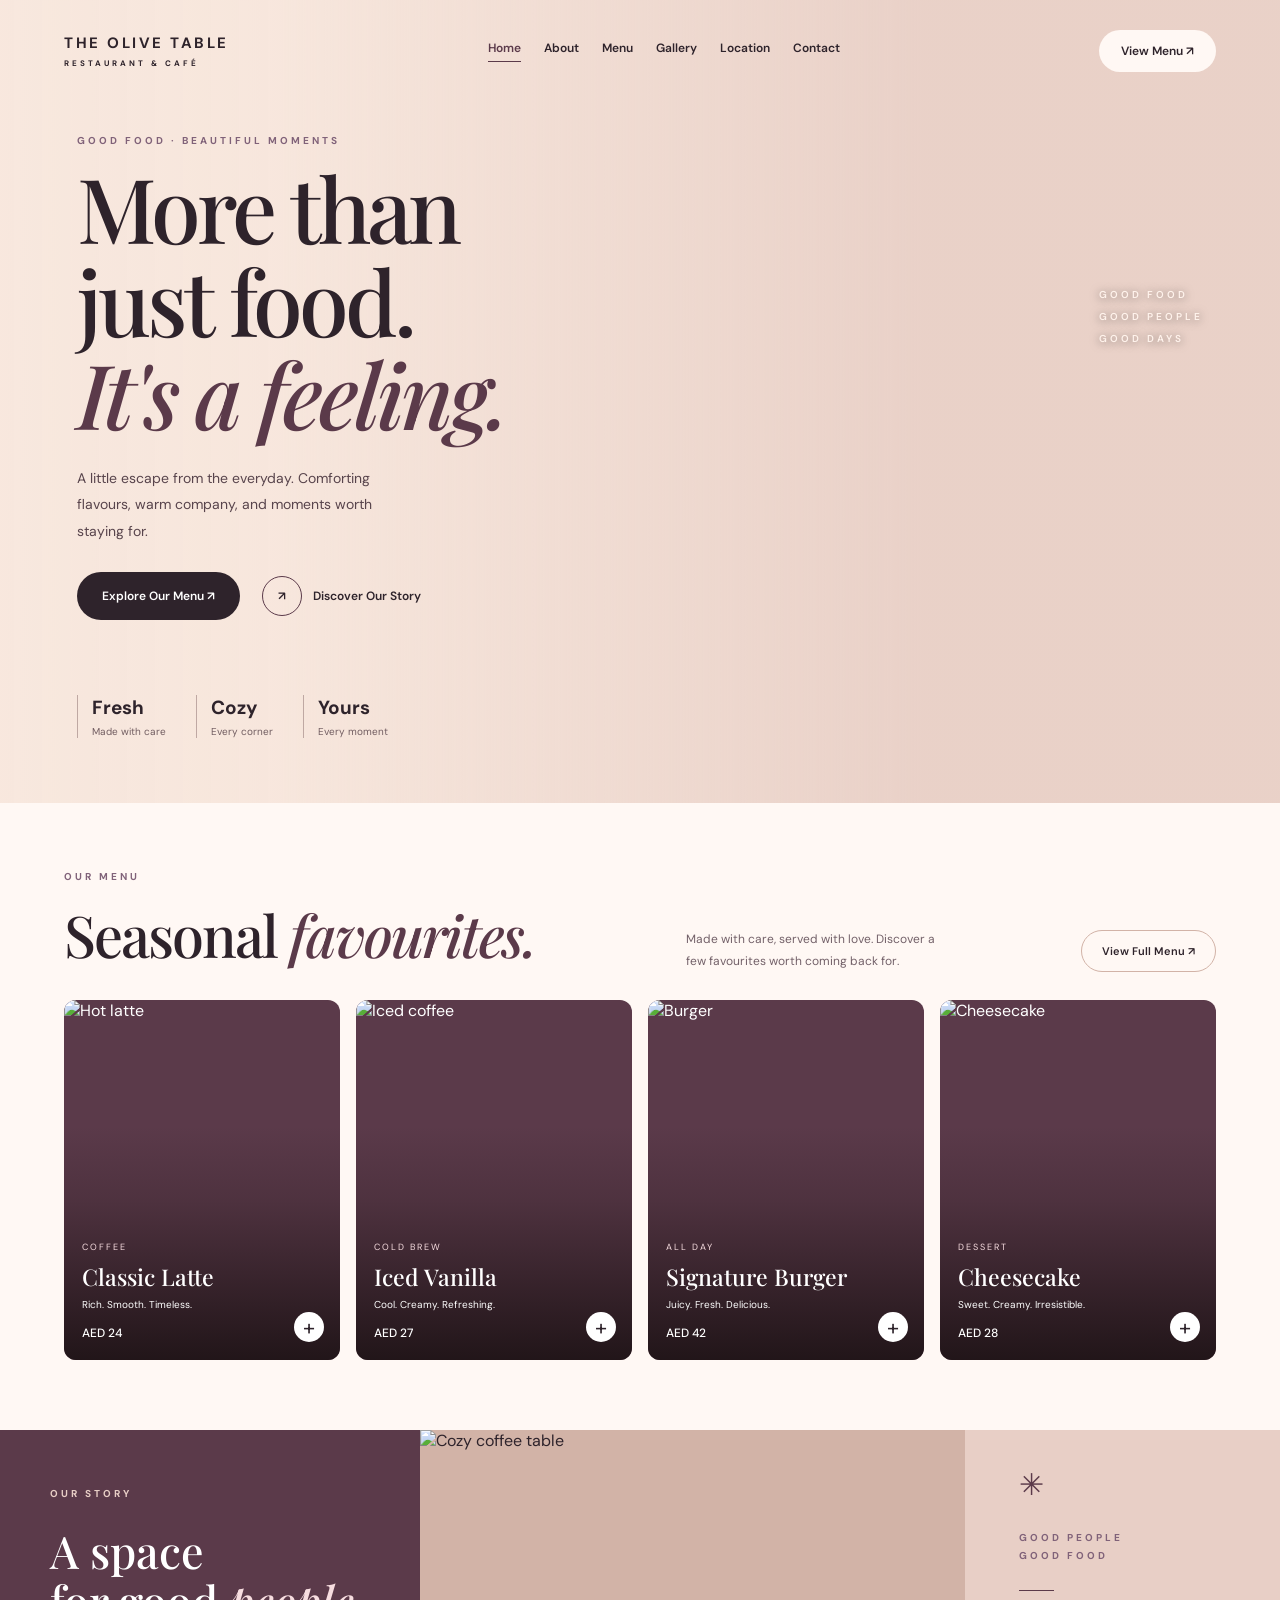
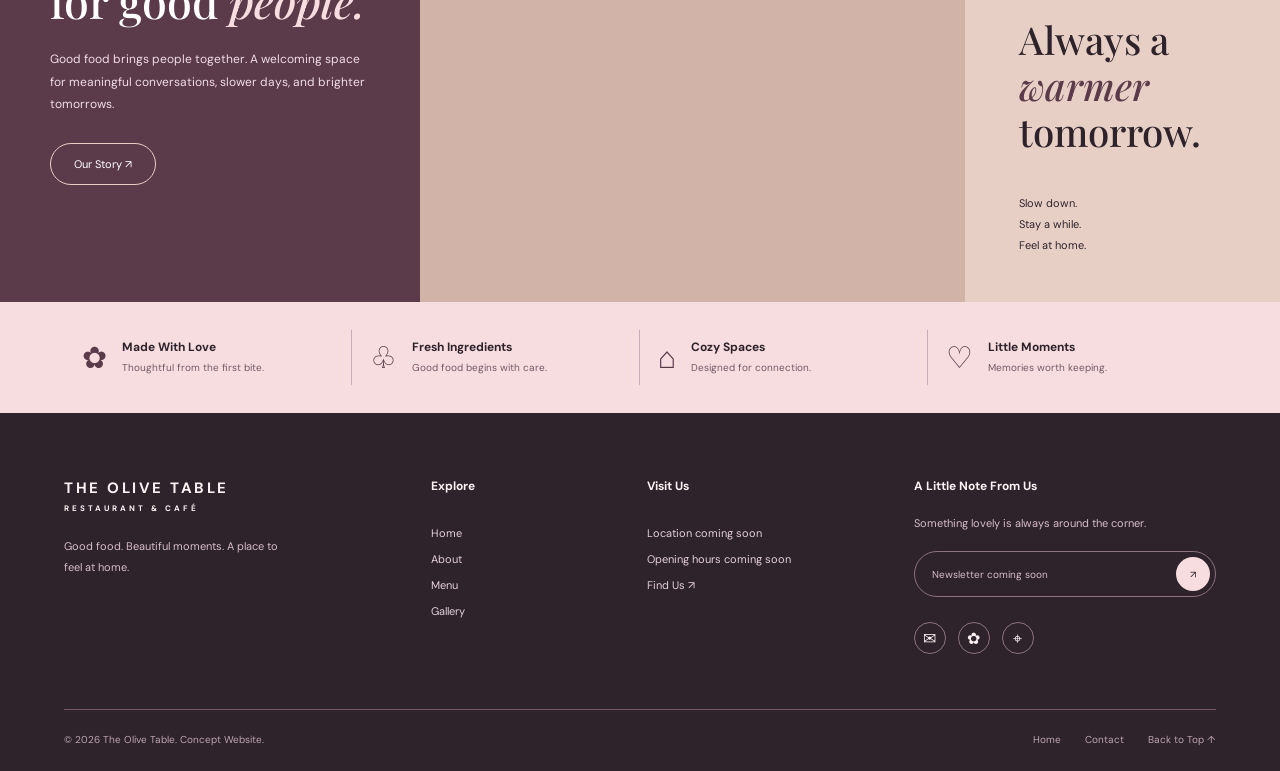
==== index.html @ 0b2a25ac "Menu" ====
<!DOCTYPE html>
<html lang="en">
    <head>
        <meta charset="UTF-8" />
        <meta name="viewport" content="width=device-width, initial-scale=1.0" />
        <title>The Olive Table | Home</title>

        <link
            href="https://fonts.googleapis.com/css2?family=DM+Sans:wght@400;500;600;700&family=Playfair+Display:ital,wght@0,400;0,500;0,600;0,700;1,400&display=swap"
            rel="stylesheet"
        />
        <link rel="stylesheet" href="style.css" />
    </head>

    <body>
        <!-- HERO WRAPPER -->
        <div class="hero-wrapper" id="top">
            <!-- HEADER -->
            <header class="header">
                <a href="index.html" class="logo">
                    THE OLIVE TABLE
                    <span>RESTAURANT & CAFÉ</span>
                </a>

                <nav class="navbar">
                    <a href="index.html" class="active">Home</a>
                    <a href="about.html">About</a>
                    <a href="menu.html">Menu</a>
                    <a href="gallery.html">Gallery</a>
                    <a href="location.html">Location</a>
                    <a href="contact.html">Contact</a>
                </nav>

                <a href="menu.html" class="header-button">View Menu ↗</a>
            </header>

            <!-- HERO -->
            <section class="hero">
                <div class="hero-content">
                    <p class="small-heading">GOOD FOOD · BEAUTIFUL MOMENTS</p>

                    <h1>
                        More than<br />
                        just food.<br />
                        <em>It's a feeling.</em>
                    </h1>

                    <p class="hero-description">
                        A little escape from the everyday. Comforting flavours, warm company, and moments worth staying
                        for.
                    </p>

                    <div class="hero-buttons">
                        <a href="menu.html" class="main-button"> Explore Our Menu ↗ </a>

                        <a href="about.html" class="story-button">
                            <span class="circle-arrow">↗</span>
                            Discover Our Story
                        </a>
                    </div>

                    <div class="hero-details">
                        <div>
                            <strong>Fresh</strong>
                            <p>Made with care</p>
                        </div>

                        <div>
                            <strong>Cozy</strong>
                            <p>Every corner</p>
                        </div>

                        <div>
                            <strong>Yours</strong>
                            <p>Every moment</p>
                        </div>
                    </div>
                </div>

                <p class="hero-decoration">
                    GOOD FOOD<br />
                    GOOD PEOPLE<br />
                    GOOD DAYS
                </p>
            </section>
        </div>

        <!-- FEATURED -->
        <section class="featured">
            <div class="featured-header">
                <div>
                    <p class="small-heading">OUR MENU</p>
                    <h2>Seasonal <em>favourites.</em></h2>
                </div>

                <p class="featured-description">
                    Made with care, served with love. Discover a few favourites worth coming back for.
                </p>

                <a href="menu.html" class="outline-light">View Full Menu ↗</a>
            </div>

            <div class="food-grid">
                <!-- CARD 1 -->
                <a href="menu.html" class="food-card">
                    <img
                        src="https://images.unsplash.com/photo-1495474472287-4d71bcdd2085?w=800&q=85"
                        alt="Hot latte"
                        loading="lazy"
                    />

                    <div class="food-details">
                        <span>COFFEE</span>
                        <h3>Classic Latte</h3>
                        <p>Rich. Smooth. Timeless.</p>
                        <strong>AED 24</strong>
                    </div>

                    <span class="food-plus">+</span>
                </a>

                <!-- CARD 2 -->
                <a href="menu.html" class="food-card">
                    <img
                        src="https://images.unsplash.com/photo-1517701604599-bb29b565090c?w=800&q=85"
                        alt="Iced coffee"
                        loading="lazy"
                    />

                    <div class="food-details">
                        <span>COLD BREW</span>
                        <h3>Iced Vanilla</h3>
                        <p>Cool. Creamy. Refreshing.</p>
                        <strong>AED 27</strong>
                    </div>

                    <span class="food-plus">+</span>
                </a>

                <!-- CARD 3 -->
                <a href="menu.html" class="food-card">
                    <img
                        src="https://images.unsplash.com/photo-1550547660-d9450f859349?w=800&q=85"
                        alt="Burger"
                        loading="lazy"
                    />

                    <div class="food-details">
                        <span>ALL DAY</span>
                        <h3>Signature Burger</h3>
                        <p>Juicy. Fresh. Delicious.</p>
                        <strong>AED 42</strong>
                    </div>

                    <span class="food-plus">+</span>
                </a>

                <!-- CARD 4 -->
                <a href="menu.html" class="food-card">
                    <img
                        src="https://images.unsplash.com/photo-1533134242443-d4fd215305ad?w=800&q=85"
                        alt="Cheesecake"
                        loading="lazy"
                    />

                    <div class="food-details">
                        <span>DESSERT</span>
                        <h3>Cheesecake</h3>
                        <p>Sweet. Creamy. Irresistible.</p>
                        <strong>AED 28</strong>
                    </div>

                    <span class="food-plus">+</span>
                </a>
            </div>
        </section>

        <!-- STORY -->
        <section class="story-section">
            <div class="story-left">
                <p class="small-heading">OUR STORY</p>

                <h2>
                    A space<br />
                    for good <em>people.</em>
                </h2>

                <p class="story-description">
                    Good food brings people together. A welcoming space for meaningful conversations, slower days, and
                    brighter tomorrows.
                </p>

                <a href="about.html" class="story-outline">Our Story ↗</a>
            </div>

            <div class="story-image">
                <img
                    src="https://images.unsplash.com/photo-1509042239860-f550ce710b93?w=1100&q=85"
                    alt="Cozy coffee table"
                    loading="lazy"
                />
            </div>

            <div class="story-right">
                <span class="flower-symbol">✳</span>

                <p class="small-heading">
                    GOOD PEOPLE<br />
                    GOOD FOOD
                </p>

                <div class="decorative-line"></div>

                <h3>
                    Always a<br />
                    <em>warmer</em><br />
                    tomorrow.
                </h3>

                <p>
                    Slow down.<br />
                    Stay a while.<br />
                    Feel at home.
                </p>
            </div>
        </section>

        <!-- FEATURES -->
        <section class="features">
            <div class="feature">
                <span class="feature-icon">✿</span>
                <div>
                    <h3>Made With Love</h3>
                    <p>Thoughtful from the first bite.</p>
                </div>
            </div>

            <div class="feature">
                <span class="feature-icon">♧</span>
                <div>
                    <h3>Fresh Ingredients</h3>
                    <p>Good food begins with care.</p>
                </div>
            </div>

            <div class="feature">
                <span class="feature-icon">⌂</span>
                <div>
                    <h3>Cozy Spaces</h3>
                    <p>Designed for connection.</p>
                </div>
            </div>

            <div class="feature">
                <span class="feature-icon">♡</span>
                <div>
                    <h3>Little Moments</h3>
                    <p>Memories worth keeping.</p>
                </div>
            </div>
        </section>

        <!-- FOOTER -->
        <footer class="footer">
            <div class="footer-main">
                <div class="footer-brand">
                    <a href="index.html" class="logo">
                        THE OLIVE TABLE
                        <span>RESTAURANT & CAFÉ</span>
                    </a>

                    <p>Good food. Beautiful moments. A place to feel at home.</p>
                </div>

                <div class="footer-links">
                    <h3>Explore</h3>
                    <a href="index.html">Home</a>
                    <a href="about.html">About</a>
                    <a href="menu.html">Menu</a>
                    <a href="gallery.html">Gallery</a>
                </div>

                <div class="footer-links">
                    <h3>Visit Us</h3>
                    <p>Location coming soon</p>
                    <p>Opening hours coming soon</p>
                    <a href="location.html">Find Us ↗</a>
                </div>

                <div class="footer-news">
                    <h3>A Little Note From Us</h3>

                    <p>Something lovely is always around the corner.</p>

                    <div class="newsletter-box">
                        <span>Newsletter coming soon</span>
                        <span class="newsletter-arrow">↗</span>
                    </div>

                    <div class="social-links">
                        <a href="contact.html">✉</a>
                        <a href="gallery.html">✿</a>
                        <a href="location.html">⌖</a>
                    </div>
                </div>
            </div>

            <div class="footer-bottom">
                <p>© 2026 The Olive Table. Concept Website.</p>

                <div>
                    <a href="index.html">Home</a>
                    <a href="contact.html">Contact</a>
                    <a href="#top">Back to Top ↑</a>
                </div>
            </div>
        </footer>
    </body>
</html>
---- style.css ----
/* ==========================================
   THE OLIVE TABLE - COMPLETE WEBSITE CSS
   HOME + ABOUT + MENU
========================================== */

/* COLOUR PALETTE */

:root {
    --blush: #f7dde0;
    --peach: #e8cfc6;
    --nude: #d2b3a7;
    --plum: #806279;
    --maroon: #5b3a4a;
    --charcoal: #2e232b;
    --cream: #fff8f4;
}

/* GENERAL SETTINGS */

* {
    box-sizing: border-box;
}

html {
    scroll-behavior: smooth;
}

body {
    margin: 0;
    font-family: "DM Sans", Arial, sans-serif;
    background: var(--cream);
    color: var(--charcoal);
}

a {
    text-decoration: none;
    color: inherit;
}

img {
    display: block;
    width: 100%;
}

h1,
h2,
h3,
p {
    margin-top: 0;
}

h1,
h2 {
    font-family: "Playfair Display", Georgia, serif;
    font-weight: 500;
}

.small-heading {
    font-size: 10px;
    font-weight: 700;
    letter-spacing: 3px;
    line-height: 1.8;
    color: var(--plum);
}

/* ==========================================
   HEADER - ALL PAGES
========================================== */

.header {
    display: flex;
    align-items: center;
    justify-content: space-between;
    gap: 22px;
    padding: 30px 5%;
    position: relative;
    z-index: 10;
}

.logo {
    display: flex;
    flex-direction: column;
    font-size: 15px;
    font-weight: 700;
    letter-spacing: 2.5px;
    line-height: 1.4;
    white-space: nowrap;
}

.logo span {
    font-size: 8px;
    letter-spacing: 3px;
    margin-top: 4px;
}

.navbar {
    display: flex;
    align-items: center;
    gap: 23px;
}

.navbar a {
    font-size: 12px;
    font-weight: 600;
    padding-bottom: 5px;
    border-bottom: 1px solid transparent;
    transition: all 0.3s ease;
}

.navbar a:hover,
.navbar a.active {
    color: var(--maroon);
    border-bottom-color: var(--maroon);
}

.header-button {
    background: var(--cream);
    padding: 13px 22px;
    border-radius: 30px;
    font-size: 12px;
    font-weight: 600;
    white-space: nowrap;
    transition: all 0.3s ease;
}

.header-button:hover {
    background: var(--maroon);
    color: white;
    transform: translateY(-3px);
}

/* SHARED BUTTONS */

.main-button,
.about-dark-button,
.about-hero-link {
    display: inline-block;
    background: var(--charcoal);
    color: white;
    padding: 16px 25px;
    border-radius: 30px;
    font-size: 12px;
    font-weight: 600;
    transition: all 0.3s ease;
}

.main-button:hover,
.about-dark-button:hover,
.about-hero-link:hover {
    background: var(--maroon);
    transform: translateY(-4px);
    box-shadow: 0 8px 22px #2e232b30;
}

/* ==========================================
   HOME PAGE - HERO
========================================== */

.hero-wrapper {
    min-height: 760px;
    position: relative;
    background-color: var(--peach);
    background-image: linear-gradient(
            90deg,
            rgba(248, 232, 222, 0.98) 0%,
            rgba(248, 232, 222, 0.94) 22%,
            rgba(248, 232, 222, 0.62) 40%,
            rgba(248, 232, 222, 0.08) 72%
        ),
        url("https://images.unsplash.com/photo-1555396273-367ea4eb4db5?w=1800&q=85");
    background-size: cover;
    background-position: center;
}

.hero {
    min-height: 670px;
    display: flex;
    align-items: center;
    padding: 30px 6% 65px;
    position: relative;
}

.hero-content {
    width: 52%;
    max-width: 600px;
    position: relative;
    z-index: 2;
}

.hero h1 {
    font-size: clamp(58px, 7vw, 105px);
    line-height: 1.04;
    letter-spacing: -4px;
    margin-bottom: 25px;
}

.hero h1 em,
.featured h2 em {
    color: var(--maroon);
}

.hero-description {
    max-width: 340px;
    font-size: 14px;
    line-height: 1.9;
    color: #58444c;
    margin-bottom: 28px;
}

.hero-buttons {
    display: flex;
    align-items: center;
    flex-wrap: wrap;
    gap: 22px;
}

.story-button {
    display: inline-flex;
    align-items: center;
    gap: 11px;
    font-size: 12px;
    font-weight: 600;
    transition: color 0.3s;
}

.story-button:hover {
    color: var(--maroon);
}

.circle-arrow {
    width: 40px;
    height: 40px;
    border: 1px solid var(--maroon);
    border-radius: 50%;
    display: grid;
    place-items: center;
    transition: all 0.3s;
}

.story-button:hover .circle-arrow {
    background: var(--maroon);
    color: white;
    transform: rotate(45deg);
}

.hero-details {
    display: flex;
    gap: 30px;
    margin-top: 75px;
}

.hero-details div {
    padding-left: 14px;
    border-left: 1px solid #bfa8a3;
}

.hero-details strong {
    font-size: 19px;
}

.hero-details p {
    font-size: 10px;
    color: #705c60;
    margin: 5px 0 0;
}

.hero-decoration {
    position: absolute;
    right: 6%;
    top: 26%;
    font-size: 10px;
    font-weight: 600;
    letter-spacing: 3px;
    line-height: 2.2;
    color: #fff3ec;
    text-shadow: 0 1px 10px #0009;
}

/* ==========================================
   HOME PAGE - FEATURED FOOD
========================================== */

.featured {
    padding: 65px 5% 70px;
    background: var(--cream);
}

.featured-header {
    display: grid;
    grid-template-columns: 1.3fr 0.8fr auto;
    align-items: end;
    gap: 30px;
    margin-bottom: 28px;
}

.featured h2 {
    font-size: clamp(37px, 4.5vw, 62px);
    letter-spacing: -2px;
    margin: 0;
}

.featured-description {
    max-width: 270px;
    font-size: 12px;
    line-height: 1.8;
    color: #736169;
    margin: 0;
}

.outline-light {
    border: 1px solid var(--nude);
    border-radius: 30px;
    padding: 13px 20px;
    font-size: 11px;
    font-weight: 600;
    white-space: nowrap;
    transition: all 0.3s;
}

.outline-light:hover {
    background: var(--maroon);
    color: white;
    transform: translateY(-3px);
}

.food-grid {
    display: grid;
    grid-template-columns: repeat(4, 1fr);
    gap: 16px;
}

.food-card {
    position: relative;
    height: 360px;
    overflow: hidden;
    border-radius: 12px;
    background: var(--maroon);
    color: white;
    transition: all 0.35s;
}

.food-card:hover {
    transform: translateY(-8px);
    box-shadow: 0 15px 30px #2e232b35;
}

.food-card img {
    height: 100%;
    object-fit: cover;
    transition: transform 0.5s;
}

.food-card:hover img {
    transform: scale(1.08);
}

.food-card::after {
    content: "";
    position: absolute;
    inset: 0;
    background: linear-gradient(transparent 35%, rgba(30, 19, 22, 0.2) 55%, rgba(30, 19, 22, 0.94));
    pointer-events: none;
}

.food-details {
    position: absolute;
    bottom: 18px;
    left: 18px;
    right: 45px;
    z-index: 2;
}

.food-details span {
    font-size: 9px;
    letter-spacing: 2px;
    color: var(--blush);
}

.food-details h3 {
    font-family: "Playfair Display", serif;
    font-size: 23px;
    font-weight: 500;
    margin: 6px 0;
}

.food-details p {
    font-size: 10px;
    margin-bottom: 10px;
}

.food-details strong {
    font-size: 12px;
    font-weight: 500;
}

.food-plus {
    position: absolute;
    right: 16px;
    bottom: 18px;
    z-index: 2;
    width: 30px;
    height: 30px;
    border-radius: 50%;
    background: white;
    color: var(--charcoal);
    display: grid;
    place-items: center;
    font-size: 22px;
    transition: all 0.3s;
}

.food-card:hover .food-plus {
    background: var(--blush);
    transform: rotate(90deg);
}

/* ==========================================
   HOME PAGE - STORY
========================================== */

.story-section {
    display: grid;
    grid-template-columns: 1fr 1.3fr 0.75fr;
    min-height: 430px;
}

.story-left {
    background: var(--maroon);
    color: white;
    padding: 55px 12%;
}

.story-left .small-heading {
    color: var(--peach);
}

.story-left h2 {
    font-size: clamp(34px, 3.5vw, 55px);
    line-height: 1.1;
    margin: 23px 0;
}

.story-left h2 em,
.story-right h3 em {
    color: var(--blush);
}

.story-description {
    font-size: 12px;
    line-height: 1.9;
    color: #f1dde5;
    margin-bottom: 27px;
}

.story-outline {
    display: inline-block;
    border: 1px solid var(--peach);
    border-radius: 30px;
    padding: 13px 23px;
    font-size: 11px;
    transition: all 0.3s;
}

.story-outline:hover {
    background: var(--blush);
    color: var(--maroon);
    transform: translateY(-3px);
}

.story-image {
    min-height: 430px;
    overflow: hidden;
    background: var(--nude);
}

.story-image img {
    height: 100%;
    object-fit: cover;
    transition: transform 0.6s;
}

.story-image:hover img {
    transform: scale(1.04);
}

.story-right {
    background: var(--peach);
    padding: 35px 17%;
    display: flex;
    flex-direction: column;
    justify-content: center;
}

.flower-symbol {
    font-size: 30px;
    color: var(--maroon);
    margin-bottom: 25px;
}

.decorative-line {
    width: 35px;
    height: 1px;
    background: var(--maroon);
    margin: 15px 0 25px;
}

.story-right h3 {
    font-family: "Playfair Display", serif;
    font-size: clamp(29px, 3vw, 44px);
    font-weight: 500;
    line-height: 1.2;
}

.story-right h3 em {
    color: var(--maroon);
}

.story-right > p:last-child {
    font-size: 11px;
    line-height: 1.9;
}

/* ==========================================
   HOME PAGE - FEATURES
========================================== */

.features {
    display: grid;
    grid-template-columns: repeat(4, 1fr);
    background: var(--blush);
    padding: 28px 5%;
}

.feature {
    display: flex;
    align-items: center;
    gap: 15px;
    padding: 8px 18px;
    border-right: 1px solid #caabb7;
}

.feature:last-child {
    border: none;
}

.feature-icon {
    font-size: 30px;
    color: var(--maroon);
}

.feature h3 {
    font-size: 12px;
    margin-bottom: 5px;
}

.feature p {
    font-size: 10px;
    color: #725a65;
    line-height: 1.5;
    margin: 0;
}

/* ==========================================
   ABOUT PAGE - HERO
========================================== */

.about-hero {
    min-height: 620px;
    position: relative;
    background-image: linear-gradient(
            90deg,
            rgba(248, 232, 222, 0.97),
            rgba(248, 232, 222, 0.89) 30%,
            rgba(248, 232, 222, 0.35) 60%,
            rgba(46, 35, 43, 0.12)
        ),
        url("https://images.unsplash.com/photo-1414235077428-338989a2e8c0?w=1800&q=90");
    background-size: cover;
    background-position: center;
}

.about-hero-content {
    padding: 95px 6% 110px;
    max-width: 700px;
}

.about-hero-content h1 {
    font-size: clamp(65px, 7vw, 110px);
    letter-spacing: -4px;
    line-height: 1.04;
    margin-bottom: 25px;
}

.about-hero-content h1 em {
    color: var(--maroon);
}

.about-hero-content > p:not(.small-heading) {
    max-width: 370px;
    font-size: 15px;
    line-height: 1.9;
    margin-bottom: 28px;
}

.about-hero-label {
    position: absolute;
    right: 6%;
    bottom: 35px;
    color: white;
    font-size: 10px;
    letter-spacing: 3px;
    text-shadow: 0 2px 8px #0008;
}

/* ==========================================
   ABOUT PAGE - STORY
========================================== */

.about-story {
    display: grid;
    grid-template-columns: 1fr 1fr;
    align-items: stretch;
    gap: 75px;
    padding: 85px 7%;
    background: var(--cream);
}

.about-story-image {
    position: relative;
    min-height: 540px;
    overflow: hidden;
    border-radius: 8px;
}

.about-story-image img {
    height: 100%;
    object-fit: cover;
    transition: transform 0.6s;
}

.about-story-image:hover img {
    transform: scale(1.04);
}

.about-image-caption {
    position: absolute;
    bottom: 20px;
    left: 20px;
    background: var(--cream);
    color: var(--maroon);
    padding: 13px 18px;
    font-size: 9px;
    letter-spacing: 2px;
}

.about-story-text {
    display: flex;
    flex-direction: column;
    align-items: flex-start;
    justify-content: center;
}

.about-story-text h2 {
    font-size: clamp(40px, 4.3vw, 65px);
    line-height: 1.12;
    letter-spacing: -2px;
    margin: 20px 0 15px;
}

.about-story-text h2 em {
    color: var(--maroon);
}

.about-divider {
    width: 65px;
    height: 1px;
    background: var(--nude);
    margin: 15px 0 25px;
}

.about-story-text > p:not(.small-heading) {
    font-size: 13px;
    line-height: 1.95;
    color: #695760;
    margin-bottom: 17px;
}

/* ABOUT PHILOSOPHY */

.about-quote {
    background: var(--maroon);
    color: white;
    text-align: center;
    padding: 85px 6%;
}

.quote-flower {
    display: block;
    font-size: 32px;
    color: var(--blush);
    margin-bottom: 17px;
}

.about-quote h2 {
    font-size: clamp(38px, 5vw, 72px);
    line-height: 1.2;
    margin-bottom: 25px;
}

.about-quote h2 em {
    color: var(--blush);
}

.quote-caption {
    font-size: 10px;
    letter-spacing: 2.5px;
    color: #e2c4d2;
}

/* ABOUT SPECIAL CARDS */

.about-special {
    background: var(--cream);
    padding: 95px 6%;
}

.about-special-heading {
    text-align: center;
    margin-bottom: 50px;
}

.about-special-heading h2 {
    font-size: clamp(40px, 4.5vw, 65px);
    line-height: 1.15;
}

.about-special-heading h2 em {
    color: var(--maroon);
}

.about-special-heading > p:last-child {
    max-width: 450px;
    margin: auto;
    font-size: 13px;
    line-height: 1.8;
}

.special-grid {
    display: grid;
    grid-template-columns: repeat(3, 1fr);
    gap: 25px;
}

.special-card {
    transition: transform 0.3s;
}

.special-card:hover {
    transform: translateY(-8px);
}

.special-photo {
    height: 340px;
    overflow: hidden;
    border-radius: 9px;
    margin-bottom: 22px;
}

.special-photo img {
    height: 100%;
    object-fit: cover;
    transition: transform 0.5s;
}

.special-card:hover img {
    transform: scale(1.06);
}

.special-number {
    font-size: 10px;
    letter-spacing: 2px;
    color: var(--plum);
}

.special-card h3 {
    font-family: "Playfair Display", serif;
    font-size: 27px;
    font-weight: 500;
    margin: 12px 0;
}

.special-card p {
    font-size: 12px;
    line-height: 1.8;
    color: #715d65;
}

/* ABOUT INVITATION */

.about-invitation {
    background-image: linear-gradient(#2e232ba6, #2e232ba6),
        url("https://images.unsplash.com/photo-1517248135467-4c7edcad34c4?w=1800&q=85");
    background-size: cover;
    background-position: center;
    color: white;
    text-align: center;
    padding: 115px 6%;
}

.invitation-content {
    max-width: 800px;
    margin: auto;
}

.invitation-content h2 {
    font-size: clamp(48px, 6vw, 85px);
    line-height: 1.1;
}

.invitation-content h2 em {
    color: var(--blush);
}

.invitation-content > p:not(.small-heading) {
    font-size: 14px;
    line-height: 1.8;
    margin-bottom: 30px;
}

.invitation-button {
    display: inline-block;
    background: var(--blush);
    color: var(--charcoal);
    padding: 16px 30px;
    border-radius: 30px;
    font-size: 12px;
    font-weight: 700;
    transition: all 0.3s;
}

.invitation-button:hover {
    background: white;
    transform: translateY(-4px);
}

/* ==========================================
   MENU PAGE - HERO
========================================== */

.menu-banner {
    min-height: 580px;
    background-image: linear-gradient(
            90deg,
            rgba(248, 232, 222, 0.97),
            rgba(248, 232, 222, 0.9) 28%,
            rgba(248, 232, 222, 0.18) 75%
        ),
        url("https://images.unsplash.com/photo-1555396273-367ea4eb4db5?w=1800&q=85");
    background-size: cover;
    background-position: center;
}

.menu-banner-content {
    padding: 85px 6% 110px;
    max-width: 720px;
}

.menu-banner-content h1 {
    font-size: clamp(60px, 7vw, 105px);
    line-height: 1.05;
    letter-spacing: -3px;
    margin-bottom: 25px;
}

.menu-banner-content h1 em {
    color: var(--maroon);
}

.menu-banner-content > p:not(.small-heading) {
    max-width: 380px;
    font-size: 14px;
    line-height: 1.9;
    margin-bottom: 35px;
}

/* ==========================================
   MENU PAGE - INTRODUCTION
========================================== */

.full-menu {
    background: var(--cream);
    padding: 85px 6% 90px;
}

.full-menu-heading {
    text-align: center;
    margin-bottom: 35px;
}

.full-menu-heading h2 {
    font-size: clamp(40px, 5vw, 70px);
    line-height: 1.15;
    letter-spacing: -2px;
    margin-bottom: 18px;
}

.full-menu-heading h2 em {
    color: var(--maroon);
}

.full-menu-heading > p:last-child {
    max-width: 460px;
    margin: auto;
    font-size: 13px;
    line-height: 1.9;
    color: #725e68;
}

/* MENU SEARCH BAR */

.menu-search {
    max-width: 580px;
    margin: 0 auto 35px;
    display: flex;
    align-items: center;
    gap: 14px;
    background: white;
    border: 1px solid #e2c9cf;
    border-radius: 50px;
    padding: 12px 22px;
    transition: all 0.3s;
}

.menu-search:focus-within {
    border-color: var(--maroon);
    box-shadow: 0 6px 25px #5b3a4a20;
}

.search-icon {
    font-size: 27px;
    color: var(--maroon);
}

.menu-search input {
    width: 100%;
    padding: 9px 0;
    font-family: "DM Sans", sans-serif;
    font-size: 13px;
    background: transparent;
    border: none;
    outline: none;
}

.menu-search input::placeholder {
    color: #a18b92;
}

/* MENU CATEGORY BUTTONS */

.menu-filters {
    display: flex;
    justify-content: center;
    flex-wrap: wrap;
    gap: 10px;
    max-width: 1150px;
    margin: 0 auto 55px;
}

.filter-btn {
    font-family: "DM Sans", sans-serif;
    font-size: 12px;
    font-weight: 600;
    padding: 13px 21px;
    background: transparent;
    color: var(--charcoal);
    border: 1px solid #ddc4ca;
    border-radius: 50px;
    cursor: pointer;
    transition: all 0.3s;
}

.filter-btn:hover {
    background: var(--blush);
    border-color: var(--maroon);
    transform: translateY(-3px);
}

.filter-btn.active {
    background: var(--maroon);
    color: white;
    border-color: var(--maroon);
}

/* RESULTS HEADING */

.menu-results-heading {
    display: flex;
    justify-content: space-between;
    align-items: end;
    gap: 20px;
    margin-bottom: 25px;
    padding-bottom: 20px;
    border-bottom: 1px solid #e8d6d9;
}

.menu-results-heading h2 {
    font-size: clamp(30px, 3.5vw, 45px);
    margin: 0;
}

#resultCount {
    font-size: 12px;
    color: #846d76;
    margin: 0 0 6px;
    white-space: nowrap;
}

/* ==========================================
   MENU PAGE - FOOD CARDS
========================================== */

.complete-menu-grid {
    display: grid;
    grid-template-columns: repeat(4, 1fr);
    gap: 24px;
}

.complete-menu-card {
    background: white;
    border: 1px solid #f0e3e5;
    border-radius: 13px;
    overflow: hidden;
    box-shadow: 0 5px 18px #5b3a4a0d;
    transition: all 0.35s;
}

.complete-menu-card:hover {
    transform: translateY(-7px);
    box-shadow: 0 15px 30px #5b3a4a24;
}

/* PHOTO CONTAINER */

.complete-menu-photo {
    position: relative;
    height: 225px;
    overflow: hidden;
    background: var(--peach);
}

.complete-menu-photo img {
    position: absolute;
    inset: 0;
    z-index: 1;
    width: 100%;
    height: 100%;
    object-fit: cover;
    transition: transform 0.5s;
}

.complete-menu-card:hover img {
    transform: scale(1.07);
}

/* NO PHOTO PLACEHOLDER */

.photo-placeholder {
    width: 100%;
    height: 100%;
    background: linear-gradient(135deg, #f7dde0, #e8cfc6, #d2b3a7);
    display: flex;
    flex-direction: column;
    justify-content: center;
    align-items: center;
    text-align: center;
    gap: 9px;
    padding: 20px;
    color: var(--maroon);
}

.photo-placeholder > span {
    font-size: 32px;
}

.photo-placeholder strong {
    font-family: "Playfair Display", serif;
    font-size: 21px;
    font-weight: 500;
}

.photo-placeholder small {
    font-size: 10px;
    color: #806279;
}

/* CATEGORY LABEL */

.menu-photo-label {
    position: absolute;
    z-index: 2;
    top: 15px;
    left: 15px;
    background: var(--cream);
    color: var(--maroon);
    padding: 8px 13px;
    border-radius: 30px;
    font-size: 9px;
    font-weight: 700;
    letter-spacing: 1px;
}

/* MENU CARD INFORMATION */

.complete-menu-info {
    padding: 21px;
}

.complete-menu-title {
    display: flex;
    justify-content: space-between;
    align-items: baseline;
    gap: 10px;
    margin-bottom: 12px;
}

.complete-menu-title h3 {
    font-family: "Playfair Display", serif;
    font-size: 21px;
    font-weight: 500;
    line-height: 1.3;
    margin: 0;
}

.complete-menu-title strong {
    font-size: 11px;
    color: var(--maroon);
    white-space: nowrap;
}

.complete-menu-info > p {
    font-size: 11px;
    line-height: 1.8;
    color: #806e74;
    margin: 0;
}

/* EMPTY SEARCH RESULTS */

.no-results {
    text-align: center;
    padding: 70px 20px;
    background: #f9ebec;
    border-radius: 15px;
}

.no-results[hidden] {
    display: none;
}

.no-results > span {
    display: block;
    font-size: 45px;
    color: var(--maroon);
}

.no-results h3 {
    font-family: "Playfair Display", serif;
    font-size: 30px;
    font-weight: 500;
}

.no-results p {
    font-size: 13px;
    line-height: 1.8;
}

.reset-button {
    background: var(--maroon);
    color: white;
    border: none;
    border-radius: 30px;
    padding: 14px 25px;
    font-family: "DM Sans", sans-serif;
    font-size: 12px;
    cursor: pointer;
    transition: all 0.3s;
}

.reset-button:hover {
    background: var(--charcoal);
    transform: translateY(-3px);
}

.menu-disclaimer {
    margin: 45px 0 0;
    text-align: center;
    font-size: 11px;
    color: #97838a;
}

/* ==========================================
   MENU PAGE - DESSERT FEATURE
========================================== */

.menu-feature {
    display: grid;
    grid-template-columns: 1fr 1fr;
    min-height: 480px;
}

.menu-feature-photo {
    overflow: hidden;
    background: var(--peach);
}

.menu-feature-photo img {
    height: 100%;
    object-fit: cover;
    transition: transform 0.6s;
}

.menu-feature-photo:hover img {
    transform: scale(1.05);
}

.menu-feature-content {
    background: var(--maroon);
    color: white;
    padding: 75px 12%;
    display: flex;
    flex-direction: column;
    justify-content: center;
    align-items: flex-start;
}

.menu-feature-content h2 {
    font-size: clamp(43px, 5vw, 75px);
    line-height: 1.1;
    margin-bottom: 25px;
}

.menu-feature-content h2 em {
    color: var(--blush);
}

.menu-feature-content > p:not(.small-heading) {
    font-size: 13px;
    line-height: 1.9;
    color: #f0dbe5;
    margin-bottom: 30px;
}

.menu-feature-button {
    display: inline-block;
    border: 1px solid var(--blush);
    border-radius: 30px;
    padding: 15px 26px;
    font-size: 12px;
    transition: all 0.3s;
}

.menu-feature-button:hover {
    background: var(--blush);
    color: var(--maroon);
    transform: translateY(-3px);
}

/* ==========================================
   FOOTER - ALL PAGES
========================================== */

.footer {
    background: var(--charcoal);
    color: #fff2f4;
    padding: 65px 5% 25px;
}

.footer-main {
    display: grid;
    grid-template-columns: 1.3fr 0.7fr 0.9fr 1.2fr;
    gap: 40px;
    padding-bottom: 55px;
}

.footer-brand p {
    max-width: 230px;
    font-size: 11px;
    line-height: 1.9;
    color: #d7bdca;
    margin-top: 22px;
}

.footer h3 {
    font-size: 12px;
    margin-bottom: 20px;
}

.footer-links {
    display: flex;
    flex-direction: column;
    align-items: flex-start;
    gap: 12px;
}

.footer-links a,
.footer-links p {
    font-size: 11px;
    color: #e5d0da;
    margin: 0;
}

.footer-links a {
    transition: all 0.3s;
}

.footer-links a:hover {
    color: var(--blush);
    transform: translateX(4px);
}

.footer-news > p {
    font-size: 11px;
    line-height: 1.8;
    color: #d7bdca;
}

.newsletter-box {
    display: flex;
    justify-content: space-between;
    align-items: center;
    border: 1px solid #8d7280;
    border-radius: 30px;
    padding: 5px 5px 5px 17px;
    margin-top: 18px;
    font-size: 10px;
    color: #d7bdca;
}

.newsletter-arrow {
    background: var(--blush);
    color: var(--charcoal);
    width: 34px;
    height: 34px;
    border-radius: 50%;
    display: grid;
    place-items: center;
}

.social-links {
    display: flex;
    gap: 12px;
    margin-top: 25px;
}

.social-links a {
    width: 32px;
    height: 32px;
    border: 1px solid #8d7280;
    border-radius: 50%;
    display: grid;
    place-items: center;
    transition: all 0.3s;
}

.social-links a:hover {
    background: var(--blush);
    color: var(--charcoal);
    transform: translateY(-3px);
}

.footer-bottom {
    display: flex;
    justify-content: space-between;
    flex-wrap: wrap;
    gap: 20px;
    padding-top: 23px;
    border-top: 1px solid #735765;
}

.footer-bottom p,
.footer-bottom a {
    font-size: 10px;
    color: #bda4b1;
    margin: 0;
}

.footer-bottom div {
    display: flex;
    gap: 24px;
}

.footer-bottom a:hover {
    color: white;
}

/* ==========================================
   RESPONSIVE DESIGN - TABLETS
========================================== */

@media (max-width: 1100px) {
    .header {
        flex-wrap: wrap;
    }

    .navbar {
        order: 3;
        width: 100%;
        justify-content: center;
        flex-wrap: wrap;
    }

    .hero-content {
        width: 70%;
    }

    .featured-header {
        grid-template-columns: 1fr auto;
    }

    .featured-description {
        display: none;
    }

    .food-card {
        height: 310px;
    }

    .story-section {
        grid-template-columns: 1fr 1fr;
    }

    .story-right {
        display: none;
    }

    .features {
        grid-template-columns: repeat(2, 1fr);
    }

    .feature:nth-child(2) {
        border: none;
    }

    .about-story {
        gap: 35px;
        padding: 65px 5%;
    }

    .special-photo {
        height: 280px;
    }

    .complete-menu-grid {
        grid-template-columns: repeat(3, 1fr);
        gap: 18px;
    }

    .footer-main {
        grid-template-columns: repeat(2, 1fr);
    }
}

/* ==========================================
   RESPONSIVE DESIGN - SMALL TABLETS
========================================== */

@media (max-width: 850px) {
    .complete-menu-grid {
        grid-template-columns: repeat(2, 1fr);
        gap: 20px;
    }

    .complete-menu-photo {
        height: 240px;
    }
}

/* ==========================================
   RESPONSIVE DESIGN - PHONES
========================================== */

@media (max-width: 700px) {
    .header {
        padding: 22px 6%;
        gap: 16px;
    }

    .logo {
        font-size: 12px;
        letter-spacing: 2px;
    }

    .navbar {
        justify-content: flex-start;
        flex-wrap: nowrap;
        overflow-x: auto;
        gap: 18px;
        padding-bottom: 8px;
    }

    .navbar a {
        white-space: nowrap;
    }

    .header-button {
        font-size: 10px;
        padding: 11px 15px;
    }

    /* HOME */

    .hero-wrapper {
        min-height: auto;
        background-position: 62% center;
    }

    .hero {
        min-height: 620px;
        padding: 45px 6%;
    }

    .hero-content {
        width: 100%;
    }

    .hero h1 {
        font-size: clamp(49px, 11vw, 75px);
        letter-spacing: -2px;
    }

    .hero-decoration {
        display: none;
    }

    .hero-details {
        gap: 15px;
        margin-top: 65px;
    }

    .featured {
        padding: 50px 6%;
    }

    .featured-header {
        grid-template-columns: 1fr;
        gap: 20px;
    }

    .food-grid {
        grid-template-columns: repeat(2, 1fr);
        gap: 12px;
    }

    .food-card {
        height: 285px;
    }

    .food-details {
        left: 12px;
        right: 35px;
        bottom: 12px;
    }

    .food-details h3 {
        font-size: 18px;
    }

    .story-section {
        grid-template-columns: 1fr;
    }

    .story-left {
        padding: 50px 8%;
    }

    .story-image {
        min-height: 350px;
    }

    .story-right {
        display: flex;
        padding: 40px 8%;
    }

    .features {
        grid-template-columns: repeat(2, 1fr);
    }

    /* ABOUT */

    .about-hero-content {
        padding: 75px 6% 90px;
    }

    .about-hero-content h1 {
        font-size: 55px;
        letter-spacing: -2px;
    }

    .about-hero-label {
        display: none;
    }

    .about-story {
        grid-template-columns: 1fr;
        padding: 55px 6%;
    }

    .about-story-image {
        min-height: 380px;
    }

    .about-quote {
        padding: 65px 6%;
    }

    .about-special {
        padding: 65px 6%;
    }

    .special-grid {
        grid-template-columns: 1fr;
        gap: 42px;
    }

    .special-photo {
        height: 350px;
    }

    .about-invitation {
        padding: 85px 6%;
    }

    /* MENU */

    .menu-banner-content {
        padding: 65px 6% 85px;
    }

    .menu-banner-content h1 {
        font-size: 55px;
    }

    .full-menu {
        padding: 60px 5% 65px;
    }

    .full-menu-heading h2 {
        font-size: 41px;
    }

    .menu-filters {
        justify-content: flex-start;
        flex-wrap: nowrap;
        overflow-x: auto;
        gap: 9px;
        padding-bottom: 12px;
        margin-bottom: 35px;
    }

    .filter-btn {
        flex-shrink: 0;
        white-space: nowrap;
        padding: 12px 17px;
        font-size: 11px;
    }

    .menu-results-heading {
        align-items: flex-start;
        flex-direction: column;
    }

    .complete-menu-grid {
        grid-template-columns: repeat(2, 1fr);
        gap: 12px;
    }

    .complete-menu-photo {
        height: 170px;
    }

    .complete-menu-info {
        padding: 14px;
    }

    .complete-menu-title {
        flex-direction: column;
        align-items: flex-start;
    }

    .complete-menu-title h3 {
        font-size: 18px;
    }

    .complete-menu-info > p {
        font-size: 10px;
    }

    .menu-feature {
        grid-template-columns: 1fr;
    }

    .menu-feature-photo {
        height: 320px;
    }

    .menu-feature-content {
        padding: 60px 8%;
    }

    /* FOOTER */

    .footer {
        padding: 50px 6% 22px;
    }
}

/* ==========================================
   EXTRA SMALL PHONES
========================================== */

@media (max-width: 420px) {
    .header-button {
        display: none;
    }

    .hero h1 {
        font-size: 48px;
    }

    .food-card {
        height: 250px;
    }

    .food-details h3 {
        font-size: 16px;
    }

    .features {
        grid-template-columns: 1fr;
    }

    .feature {
        border-right: none;
        border-bottom: 1px solid #caabb7;
    }

    .complete-menu-grid {
        grid-template-columns: 1fr;
    }

    .complete-menu-photo {
        height: 260px;
    }

    .complete-menu-title {
        flex-direction: row;
    }

    .footer-main {
        grid-template-columns: 1fr;
    }
}

/* ACCESSIBILITY */

.filter-btn:focus-visible,
.reset-button:focus-visible,
a:focus-visible {
    outline: 2px solid var(--plum);
    outline-offset: 3px;
}

@media (prefers-reduced-motion: reduce) {
    *,
    *::before,
    *::after {
        scroll-behavior: auto !important;
        transition: none !important;
        animation: none !important;
    }
}

/* ==========================================
   THE OLIVE TABLE - GALLERY PAGE
========================================== */

.gallery-page {
    background: var(--cream);
}

/* HEADER */

.gallery-header {
    background: var(--cream);
}

/* ==========================================
   GALLERY HERO
========================================== */

.gallery-hero {
    position: relative;
    overflow: hidden;
    text-align: center;

    min-height: 485px;
    padding: 95px 6% 90px;

    background: linear-gradient(135deg, #fff8f4 0%, #f7dde0 56%, #e8cfc6 100%);
}

.gallery-hero .small-heading {
    color: var(--maroon);
}

.gallery-hero h1 {
    font-size: clamp(48px, 6vw, 88px);
    line-height: 1.1;
    letter-spacing: -3px;
    margin: 22px 0 25px;
    position: relative;
    z-index: 1;
}

.gallery-hero h1 em {
    color: var(--maroon);
}

.gallery-hero-description {
    max-width: 490px;
    margin: 0 auto 30px;
    color: #725c66;
    font-size: 14px;
    line-height: 1.9;
    position: relative;
    z-index: 1;
}

.gallery-scroll-link {
    display: inline-flex;
    align-items: center;
    gap: 18px;

    background: var(--charcoal);
    color: white;
    padding: 14px 22px;
    border-radius: 30px;

    font-size: 12px;
    font-weight: 600;
    transition: all 0.3s;
    position: relative;
    z-index: 1;
}

.gallery-scroll-link:hover {
    transform: translateY(-4px);
    background: var(--maroon);
}

.gallery-scroll-link span {
    font-size: 18px;
}

.gallery-hero-decoration {
    position: absolute;
    top: 12px;
    right: 10%;

    color: rgba(91, 58, 74, 0.08);
    font-size: 240px;
    line-height: 1;
    transform: rotate(-15deg);
    pointer-events: none;
}

/* ==========================================
   GALLERY MAIN SECTION
========================================== */

.gallery-main {
    padding: 85px 6% 90px;
}

.gallery-section-heading {
    display: flex;
    justify-content: space-between;
    align-items: end;
    gap: 30px;
    margin-bottom: 35px;
}

.gallery-section-heading h2 {
    font-size: clamp(38px, 4.6vw, 64px);
    letter-spacing: -2px;
    margin: 10px 0 0;
}

.gallery-section-heading h2 em {
    color: var(--maroon);
}

.gallery-section-heading > p {
    max-width: 290px;
    margin: 0 0 6px;
    color: #7b6670;
    font-size: 12px;
    line-height: 1.9;
}

/* FILTER BUTTONS */

.gallery-filters {
    display: flex;
    flex-wrap: wrap;
    gap: 10px;
    margin-bottom: 35px;
}

.gallery-filter {
    font-family: "DM Sans", sans-serif;
    font-size: 12px;
    font-weight: 600;

    padding: 12px 24px;
    background: transparent;
    color: var(--charcoal);

    border: 1px solid #ddc4ca;
    border-radius: 30px;
    cursor: pointer;

    transition: all 0.3s ease;
}

.gallery-filter:hover {
    background: var(--blush);
    border-color: var(--maroon);
    transform: translateY(-3px);
}

.gallery-filter.active {
    background: var(--maroon);
    color: white;
    border-color: var(--maroon);
}

/* ==========================================
   EDITORIAL GALLERY GRID
========================================== */

.gallery-grid {
    display: grid;
    grid-template-columns: repeat(4, minmax(0, 1fr));
    grid-auto-flow: row dense;
    gap: 16px;
}

.gallery-card {
    position: relative;
    min-width: 0;
    min-height: 290px;
    padding: 0;
    border: none;
    border-radius: 12px;
    overflow: hidden;
    cursor: pointer;
    text-align: left;

    font: inherit;
    color: white;
    background: var(--blush);

    transition: transform 0.35s, box-shadow 0.35s;
}

.gallery-card-wide {
    grid-column: span 2;
    min-height: 350px;
}

.gallery-card:hover {
    transform: translateY(-6px);
    box-shadow: 0 16px 32px rgba(91, 58, 74, 0.18);
}

.gallery-card-picture {
    position: absolute;
    inset: 0;

    display: flex;
    flex-direction: column;
    align-items: center;
    justify-content: center;
    gap: 10px;

    background: linear-gradient(135deg, #fff8f4, #f7dde0, #e8cfc6);

    transition: transform 0.5s;
}

.gallery-card[data-category="drinks"] .gallery-card-picture {
    background: linear-gradient(135deg, #f3e5db, #d2b3a7);
}

.gallery-card[data-category="desserts"] .gallery-card-picture {
    background: linear-gradient(135deg, #fbe9ec, #e6c0ce);
}

.gallery-card[data-category="interior"] .gallery-card-picture {
    background: linear-gradient(135deg, #e8d9d5, #b99a9d);
}

.gallery-card:hover .gallery-card-picture {
    transform: scale(1.04);
}

.gallery-card-picture img {
    width: 100%;
    height: 100%;
    object-fit: cover;
}

.gallery-card-flower {
    font-size: 58px;
    color: rgba(91, 58, 74, 0.45);
}

.gallery-card-placeholder {
    font-size: 10px;
    font-weight: 600;
    letter-spacing: 2.5px;
    color: var(--maroon);
}

/* TEXT OVERLAY */

.gallery-card-overlay {
    position: absolute;
    z-index: 1;
    inset: 0;

    display: flex;
    flex-direction: column;
    justify-content: flex-end;

    padding: 24px;

    background: linear-gradient(to bottom, transparent 30%, rgba(46, 35, 43, 0.18) 55%, rgba(46, 35, 43, 0.85) 100%);
}

.gallery-card-category {
    font-size: 9px;
    font-weight: 700;
    letter-spacing: 2px;
    color: var(--blush);
    margin-bottom: 7px;
}

.gallery-card-overlay h3 {
    max-width: 85%;
    font-family: "Playfair Display", serif;
    font-size: 24px;
    font-weight: 500;
    margin: 0;
}

.gallery-card-arrow {
    position: absolute;
    right: 21px;
    bottom: 22px;

    width: 35px;
    height: 35px;
    display: grid;
    place-items: center;

    border: 1px solid rgba(255, 255, 255, 0.7);
    border-radius: 50%;

    font-size: 18px;
    transition: all 0.3s;
}

.gallery-card:hover .gallery-card-arrow {
    background: white;
    color: var(--maroon);
    transform: rotate(45deg);
}

.gallery-note {
    text-align: center;
    margin: 34px 0 0;
    color: #97838a;
    font-size: 11px;
}

/* ==========================================
   GALLERY QUOTE
========================================== */

.gallery-quote {
    padding: 90px 6%;
    text-align: center;
    background: var(--maroon);
    color: white;
}

.gallery-quote-flower {
    display: block;
    color: var(--blush);
    font-size: 40px;
    margin-bottom: 18px;
}

.gallery-quote .small-heading {
    color: var(--peach);
}

.gallery-quote h2 {
    font-size: clamp(39px, 5vw, 72px);
    line-height: 1.18;
    margin: 20px 0;
}

.gallery-quote h2 em {
    color: var(--blush);
}

.gallery-quote > p:last-child {
    color: #ead4dd;
    font-size: 13px;
    line-height: 1.9;
}

/* ==========================================
   GALLERY INVITATION
========================================== */

.gallery-invitation {
    display: grid;
    grid-template-columns: 1fr 1fr;
    min-height: 400px;
}

.gallery-invitation-text {
    display: flex;
    flex-direction: column;
    justify-content: center;
    align-items: flex-start;

    padding: 65px 12%;
    background: var(--cream);
}

.gallery-invitation-text h2 {
    font-size: clamp(40px, 4.6vw, 65px);
    line-height: 1.14;
    margin: 15px 0 22px;
}

.gallery-invitation-text h2 em {
    color: var(--maroon);
}

.gallery-invitation-text > p:not(.small-heading) {
    max-width: 380px;
    font-size: 13px;
    color: #77636c;
    line-height: 1.9;
    margin-bottom: 26px;
}

.gallery-menu-button {
    display: inline-block;
    padding: 14px 25px;
    border-radius: 30px;
    background: var(--charcoal);
    color: white;
    font-size: 12px;
    font-weight: 600;
    transition: all 0.3s;
}

.gallery-menu-button:hover {
    background: var(--maroon);
    transform: translateY(-3px);
}

/* DECORATIVE ART PANEL */

.gallery-invitation-art {
    min-height: 400px;
    background: linear-gradient(140deg, #f7dde0, #d2b3a7);

    display: flex;
    flex-direction: column;
    align-items: center;
    justify-content: center;

    position: relative;
    overflow: hidden;

    color: var(--maroon);
    text-align: center;
}

.gallery-art-flower {
    position: absolute;
    top: -80px;
    right: -40px;
    font-size: 250px;
    color: rgba(255, 248, 244, 0.35);
}

.gallery-art-heart {
    font-size: 43px;
    margin-bottom: 15px;
}

.gallery-invitation-art > p {
    font-family: "Playfair Display", serif;
    font-size: 30px;
    font-style: italic;
    margin-bottom: 12px;
}

.gallery-invitation-art > strong {
    font-size: 16px;
    letter-spacing: 3px;
}

.gallery-art-small {
    font-size: 9px;
    letter-spacing: 2px;
    margin-top: 15px;
}

/* ==========================================
   GALLERY POP-UP
========================================== */

.gallery-modal[hidden] {
    display: none;
}

.gallery-modal {
    position: fixed;
    inset: 0;
    z-index: 1000;

    display: grid;
    place-items: center;
    padding: 24px;
}

.gallery-modal-backdrop {
    position: absolute;
    inset: 0;
    background: rgba(30, 19, 28, 0.78);
}

.gallery-modal-content {
    position: relative;
    z-index: 1;

    width: min(100%, 760px);
    max-height: 90vh;
    overflow-y: auto;

    background: var(--cream);
    border-radius: 15px;
    box-shadow: 0 25px 80px rgba(0, 0, 0, 0.25);
}

.gallery-modal-close {
    position: absolute;
    top: 15px;
    right: 15px;
    z-index: 3;

    width: 42px;
    height: 42px;
    border: none;
    border-radius: 50%;

    background: var(--cream);
    color: var(--maroon);

    font-size: 29px;
    cursor: pointer;
}

.gallery-modal-art {
    min-height: 390px;
    background: linear-gradient(135deg, #fff8f4, #e8cfc6);

    display: flex;
    flex-direction: column;
    align-items: center;
    justify-content: center;
    gap: 12px;

    color: var(--maroon);
}

.gallery-modal-art > span {
    font-size: 75px;
}

.gallery-modal-art > p {
    font-size: 11px;
    letter-spacing: 3px;
}

.gallery-modal-art img {
    width: 100%;
    max-height: 500px;
    object-fit: cover;
}

.gallery-modal-info {
    padding: 30px 35px 35px;
}

.gallery-modal-info h2 {
    font-size: clamp(30px, 4vw, 48px);
    margin: 10px 0 15px;
}

.gallery-modal-info > p:last-child {
    font-size: 13px;
    line-height: 1.8;
    color: #78636a;
}

.gallery-modal-open {
    overflow: hidden;
}

/* ==========================================
   RESPONSIVE
========================================== */

@media (max-width: 1050px) {
    .gallery-grid {
        grid-template-columns: repeat(3, minmax(0, 1fr));
    }

    .gallery-card-wide {
        grid-column: span 2;
    }
}

@media (max-width: 700px) {
    .gallery-hero {
        min-height: auto;
        padding: 75px 6%;
    }

    .gallery-hero h1 {
        font-size: 49px;
        letter-spacing: -2px;
    }

    .gallery-hero-decoration {
        font-size: 150px;
        right: -30px;
    }

    .gallery-main {
        padding: 60px 5%;
    }

    .gallery-section-heading {
        flex-direction: column;
        align-items: flex-start;
        gap: 15px;
    }

    .gallery-section-heading h2 {
        font-size: 43px;
    }

    .gallery-filters {
        flex-wrap: nowrap;
        overflow-x: auto;
        padding-bottom: 12px;
    }

    .gallery-filter {
        flex-shrink: 0;
        white-space: nowrap;
    }

    .gallery-grid {
        grid-template-columns: repeat(2, minmax(0, 1fr));
        gap: 12px;
    }

    .gallery-card {
        min-height: 240px;
    }

    .gallery-card-wide {
        grid-column: span 2;
        min-height: 290px;
    }

    .gallery-card-overlay {
        padding: 16px;
    }

    .gallery-card-overlay h3 {
        font-size: 19px;
    }

    .gallery-card-category {
        font-size: 8px;
    }

    .gallery-card-arrow {
        width: 28px;
        height: 28px;
        right: 12px;
        bottom: 12px;
    }

    .gallery-quote {
        padding: 70px 6%;
    }

    .gallery-quote h2 {
        font-size: 42px;
    }

    .gallery-invitation {
        grid-template-columns: 1fr;
    }

    .gallery-invitation-text {
        padding: 60px 7%;
    }

    .gallery-invitation-art {
        min-height: 320px;
    }

    .gallery-modal {
        padding: 15px;
    }

    .gallery-modal-art {
        min-height: 280px;
    }

    .gallery-modal-info {
        padding: 25px;
    }
}

@media (max-width: 400px) {
    .gallery-grid {
        grid-template-columns: 1fr;
    }

    .gallery-card,
    .gallery-card-wide {
        grid-column: span 1;
        min-height: 280px;
    }
}

/* ==========================================
   THE OLIVE TABLE - LOCATION PAGE
========================================== */

.location-page {
    background: var(--cream);
}

.location-header {
    background: var(--cream);
}

/* LOCATION HERO */

.location-hero {
    min-height: 510px;
    position: relative;
    overflow: hidden;

    display: flex;
    flex-direction: column;
    align-items: center;
    justify-content: center;

    padding: 90px 6%;
    text-align: center;

    background: linear-gradient(130deg, #fff8f4 0%, #f7dde0 56%, #e8cfc6 100%);
}

.location-hero > *:not(.location-decor) {
    position: relative;
    z-index: 1;
}

.location-hero h1 {
    font-size: clamp(55px, 7vw, 100px);
    line-height: 1.07;
    letter-spacing: -3px;
    margin: 17px 0 24px;
}

.location-hero h1 em,
.visit-heading h2 em,
.visit-info h2 em,
.hours-heading h2 em,
.faq-heading h2 em {
    color: var(--maroon);
}

.location-hero > p:not(.small-heading) {
    max-width: 480px;
    color: #705963;
    font-size: 14px;
    line-height: 1.9;
    margin-bottom: 28px;
}

.location-hero-button {
    display: inline-block;
    padding: 15px 28px;
    border-radius: 30px;

    background: var(--charcoal);
    color: white;

    font-size: 12px;
    font-weight: 600;
    transition: all 0.3s ease;
}

.location-hero-button:hover {
    background: var(--maroon);
    transform: translateY(-4px);
}

.location-decor {
    position: absolute;
    font-size: 220px;
    line-height: 1;
    color: rgba(91, 58, 74, 0.07);
    pointer-events: none;
}

.location-decor-one {
    top: -60px;
    left: -60px;
    transform: rotate(-20deg);
}

.location-decor-two {
    right: -45px;
    bottom: -90px;
}

/* VISIT SECTION */

.visit-section {
    padding: 95px 6%;
}

.visit-heading {
    display: flex;
    justify-content: space-between;
    align-items: end;
    gap: 30px;
    margin-bottom: 40px;
}

.visit-heading h2,
.hours-heading h2,
.faq-heading h2 {
    font-size: clamp(40px, 5vw, 68px);
    line-height: 1.12;
    letter-spacing: -2px;
    margin: 12px 0 0;
}

.visit-heading > p {
    max-width: 330px;
    margin: 0 0 5px;
    color: #75616b;
    font-size: 13px;
    line-height: 1.9;
}

.visit-layout {
    display: grid;
    grid-template-columns: 1.15fr 1fr;
    gap: 45px;
    align-items: stretch;
}

/* MAP PLACEHOLDER */

.visit-map {
    min-height: 540px;
    border-radius: 15px;
    overflow: hidden;
    background: var(--peach);
}

.map-placeholder {
    width: 100%;
    height: 100%;
    min-height: 540px;

    display: flex;
    flex-direction: column;
    align-items: center;
    justify-content: center;
    text-align: center;

    padding: 35px;
    background: radial-gradient(circle at 18% 25%, rgba(255, 255, 255, 0.65), transparent 35%),
        linear-gradient(145deg, #e8cfc6, #d2b3a7);
}

.map-pin-art {
    height: 100px;
    width: 75px;
    position: relative;
    margin-bottom: 30px;
}

.map-pin-head {
    position: absolute;
    top: 0;
    left: 10px;

    width: 55px;
    height: 55px;

    background: var(--maroon);
    border: 16px solid var(--maroon);
    border-radius: 50%;

    box-shadow: inset 0 0 0 10px var(--cream);
}

.map-pin-point {
    position: absolute;
    top: 39px;
    left: 24px;

    width: 29px;
    height: 40px;
    background: var(--maroon);

    transform: rotate(45deg);
    border-radius: 0 0 6px 0;
}

.map-placeholder .small-heading {
    color: var(--maroon);
}

.map-placeholder h3 {
    font-family: "Playfair Display", serif;
    font-size: 36px;
    font-weight: 500;
    margin: 12px 0;
}

.map-placeholder > p:not(.small-heading) {
    max-width: 310px;
    font-size: 13px;
    line-height: 1.8;
    color: #705963;
}

.map-coming-soon {
    margin-top: 17px;
    padding: 12px 20px;

    border: 1px solid var(--maroon);
    border-radius: 30px;

    font-size: 10px;
    font-weight: 700;
    letter-spacing: 2px;
    color: var(--maroon);
}

/* VISIT INFORMATION */

.visit-info {
    display: flex;
    flex-direction: column;
    justify-content: center;
    align-items: flex-start;
}

.visit-info h2 {
    font-size: clamp(40px, 4vw, 60px);
    line-height: 1.12;
    margin: 15px 0 20px;
}

.visit-info-intro {
    max-width: 420px;
    color: #75616b;
    font-size: 13px;
    line-height: 1.9;
    margin-bottom: 30px;
}

.visit-info-block {
    display: flex;
    align-items: flex-start;
    gap: 18px;
    width: 100%;

    padding: 21px 0;
    border-top: 1px solid #e9d8da;
}

.visit-info-icon {
    width: 46px;
    height: 46px;
    flex-shrink: 0;

    display: grid;
    place-items: center;

    border-radius: 50%;
    background: var(--blush);
    color: var(--maroon);
    font-size: 22px;
}

.visit-info-block h3 {
    font-size: 14px;
    margin-bottom: 7px;
}

.visit-info-block p {
    font-size: 12px;
    line-height: 1.7;
    color: #79656e;
    margin: 0;
}

.visit-info-block a {
    display: inline-block;
    margin-top: 8px;
    font-size: 12px;
    font-weight: 600;
    color: var(--maroon);
}

.visit-action-row {
    display: flex;
    flex-wrap: wrap;
    gap: 12px;
    margin-top: 24px;
}

.visit-primary-button,
.visit-secondary-button {
    display: inline-block;
    padding: 14px 24px;
    border-radius: 30px;

    font-size: 12px;
    font-weight: 600;
    transition: all 0.3s ease;
}

.visit-primary-button {
    background: var(--maroon);
    color: white;
}

.visit-secondary-button {
    border: 1px solid var(--maroon);
    color: var(--maroon);
}

.visit-primary-button:hover,
.visit-secondary-button:hover {
    transform: translateY(-3px);
}

.visit-secondary-button:hover {
    background: var(--blush);
}

/* OPENING HOURS SECTION */

.hours-section {
    padding: 90px 6%;
    background: #f9e9e9;
}

.hours-heading {
    text-align: center;
    margin-bottom: 50px;
}

.hours-heading > p:last-child {
    color: #78646d;
    font-size: 13px;
    line-height: 1.8;
    margin-top: 18px;
}

.hours-grid {
    display: grid;
    grid-template-columns: repeat(3, 1fr);
    gap: 24px;
}

.hours-card {
    position: relative;
    background: var(--cream);
    border: 1px solid #ebd9da;
    border-radius: 13px;

    min-height: 290px;
    padding: 35px 28px;

    transition: all 0.35s ease;
}

.hours-card:hover {
    transform: translateY(-7px);
    box-shadow: 0 15px 30px #5b3a4a1a;
}

.hours-card-number {
    position: absolute;
    top: 25px;
    right: 25px;
    font-size: 11px;
    letter-spacing: 2px;
    color: #a58a94;
}

.hours-card-icon {
    display: block;
    font-size: 35px;
    color: var(--maroon);
    margin-bottom: 25px;
}

.hours-card h3 {
    font-family: "Playfair Display", serif;
    font-size: 26px;
    font-weight: 500;
    margin-bottom: 14px;
}

.hours-card p {
    font-size: 12px;
    line-height: 1.9;
    color: #7b6870;
    max-width: 280px;
}

.hours-card-label {
    display: inline-block;
    margin-top: 12px;

    color: var(--maroon);
    font-size: 9px;
    letter-spacing: 1.5px;
    font-weight: 700;
}

/* FAQ SECTION */

.location-faq {
    padding: 95px 6%;
    background: var(--cream);
}

.faq-heading {
    text-align: center;
    margin-bottom: 40px;
}

.faq-heading > p:last-child {
    font-size: 13px;
    color: #79646d;
    line-height: 1.8;
    margin-top: 17px;
}

.faq-list {
    max-width: 850px;
    margin: auto;
    border-top: 1px solid #e8d5d9;
}

.faq-item {
    border-bottom: 1px solid #e8d5d9;
    padding: 0 10px;
}

.faq-item summary {
    display: flex;
    justify-content: space-between;
    align-items: center;
    gap: 20px;

    padding: 24px 0;

    font-size: 14px;
    font-weight: 600;
    cursor: pointer;
    list-style: none;
}

.faq-item summary::-webkit-details-marker {
    display: none;
}

.faq-item summary span {
    font-size: 24px;
    color: var(--maroon);
    transition: transform 0.3s ease;
}

.faq-item[open] summary span {
    transform: rotate(45deg);
}

.faq-item > p {
    max-width: 680px;
    color: #78656e;
    font-size: 13px;
    line-height: 1.9;
    padding-bottom: 24px;
    margin: 0;
}

/* FINAL INVITATION */

.location-invitation {
    padding: 95px 6%;
    text-align: center;
    background: var(--maroon);
    color: white;
}

.location-invite-flower {
    display: block;
    font-size: 35px;
    color: var(--blush);
    margin-bottom: 22px;
}

.location-invitation .small-heading {
    color: var(--peach);
}

.location-invitation h2 {
    font-size: clamp(45px, 6vw, 80px);
    line-height: 1.13;
    margin: 20px 0;
}

.location-invitation h2 em {
    color: var(--blush);
}

.location-invitation > p:not(.small-heading) {
    font-size: 13px;
    line-height: 1.9;
    color: #ead5de;
    margin-bottom: 30px;
}

.location-invite-button {
    display: inline-block;
    background: var(--blush);
    color: var(--maroon);

    padding: 15px 30px;
    border-radius: 30px;

    font-size: 12px;
    font-weight: 700;
    transition: all 0.3s;
}

.location-invite-button:hover {
    background: white;
    transform: translateY(-3px);
}

/* TABLETS */

@media (max-width: 1000px) {
    .visit-layout {
        gap: 30px;
    }

    .hours-card {
        padding: 30px 22px;
    }
}

/* MOBILE */

@media (max-width: 700px) {
    .location-hero {
        min-height: 450px;
        padding: 75px 6%;
    }

    .location-hero h1 {
        font-size: 55px;
        letter-spacing: -2px;
    }

    .location-decor {
        font-size: 130px;
    }

    .visit-section {
        padding: 65px 6%;
    }

    .visit-heading {
        flex-direction: column;
        align-items: flex-start;
        gap: 16px;
    }

    .visit-layout {
        grid-template-columns: 1fr;
    }

    .visit-map,
    .map-placeholder {
        min-height: 350px;
    }

    .visit-info {
        padding-top: 20px;
    }

    .hours-section {
        padding: 65px 6%;
    }

    .hours-grid {
        grid-template-columns: 1fr;
        gap: 15px;
    }

    .hours-card {
        min-height: 250px;
    }

    .location-faq {
        padding: 65px 6%;
    }

    .faq-item summary {
        font-size: 13px;
    }

    .location-invitation {
        padding: 75px 6%;
    }

    .location-invitation h2 {
        font-size: 47px;
    }
}

/* ==========================================
   THE OLIVE TABLE - CONTACT PAGE
========================================== */

.contact-page {
    background: var(--cream);
}

.contact-header {
    background: var(--cream);
}

/* ==========================================
   CONTACT HERO
========================================== */

.contact-hero {
    position: relative;
    overflow: hidden;

    min-height: 530px;
    padding: 95px 6% 85px;

    display: flex;
    flex-direction: column;
    align-items: center;
    justify-content: center;

    text-align: center;

    background: linear-gradient(135deg, #fff8f4 0%, #f7dde0 55%, #e8cfc6 100%);
}

.contact-hero > *:not(.contact-hero-flower) {
    position: relative;
    z-index: 1;
}

.contact-hero h1 {
    font-size: clamp(54px, 7vw, 100px);
    line-height: 1.07;
    letter-spacing: -3px;
    margin: 18px 0 25px;
}

.contact-hero h1 em {
    color: var(--maroon);
}

.contact-hero-description {
    max-width: 510px;
    font-size: 14px;
    line-height: 1.9;
    color: #725c66;
    margin-bottom: 30px;
}

.contact-hero-button {
    display: inline-block;
    background: var(--charcoal);
    color: white;

    padding: 16px 28px;
    border-radius: 30px;

    font-size: 12px;
    font-weight: 600;
    transition: all 0.3s ease;
}

.contact-hero-button:hover {
    background: var(--maroon);
    transform: translateY(-4px);
}

.contact-hero-flower {
    position: absolute;
    font-size: 230px;
    line-height: 1;
    color: rgba(91, 58, 74, 0.07);
    pointer-events: none;
}

.flower-one {
    top: -65px;
    left: -60px;
    transform: rotate(-20deg);
}

.flower-two {
    right: -50px;
    bottom: -90px;
}

.contact-hero-signature {
    margin-top: 43px;
    font-size: 9px;
    font-weight: 700;
    letter-spacing: 3px;
    color: var(--maroon);
}

/* ==========================================
   CONTACT INTRO
========================================== */

.contact-intro {
    text-align: center;
    padding: 90px 6% 35px;
}

.contact-intro h2 {
    font-size: clamp(40px, 5vw, 67px);
    line-height: 1.15;
    letter-spacing: -2px;
    margin: 15px 0 20px;
}

.contact-intro h2 em {
    color: var(--maroon);
}

.contact-intro > p:last-child {
    max-width: 520px;
    margin: 0 auto;

    font-size: 13px;
    line-height: 1.9;
    color: #79646d;
}

/* ==========================================
   CONTACT INFORMATION CARDS
========================================== */

.contact-card-section {
    padding: 30px 6% 95px;
}

.contact-info-grid {
    display: grid;
    grid-template-columns: repeat(3, 1fr);
    gap: 23px;
}

.contact-info-card {
    position: relative;

    min-height: 290px;
    padding: 37px 30px;

    background: white;
    border: 1px solid #eedde1;
    border-radius: 14px;

    box-shadow: 0 5px 18px #5b3a4a0b;

    transition: all 0.35s ease;
}

.contact-info-card:hover {
    transform: translateY(-8px);
    box-shadow: 0 16px 35px #5b3a4a20;
}

.contact-card-number {
    position: absolute;
    top: 28px;
    right: 27px;

    font-size: 9px;
    font-weight: 700;
    letter-spacing: 1.5px;
    color: var(--plum);
}

.contact-card-icon {
    width: 55px;
    height: 55px;

    display: grid;
    place-items: center;

    border-radius: 50%;
    background: var(--blush);
    color: var(--maroon);

    font-size: 28px;
    margin-bottom: 30px;
}

.contact-info-card h3 {
    font-family: "Playfair Display", serif;
    font-weight: 500;
    font-size: 27px;
    margin-bottom: 13px;
}

.contact-info-card p {
    max-width: 300px;
    font-size: 12px;
    line-height: 1.9;
    color: #78636d;
    margin-bottom: 20px;
}

.contact-info-card a {
    font-size: 12px;
    font-weight: 700;
    color: var(--maroon);
    transition: opacity 0.3s;
}

.contact-info-card a:hover {
    opacity: 0.65;
}

/* ==========================================
   CONTACT FORM SECTION
========================================== */

.contact-form-section {
    display: grid;
    grid-template-columns: 0.9fr 1.1fr;

    min-height: 690px;
}

/* LEFT PANEL */

.contact-form-editorial {
    position: relative;
    overflow: hidden;

    display: flex;
    flex-direction: column;
    align-items: flex-start;
    justify-content: center;

    padding: 80px 11%;

    background: var(--maroon);
    color: white;
}

.contact-form-editorial .small-heading {
    color: var(--peach);
}

.contact-form-editorial h2 {
    font-size: clamp(43px, 4.5vw, 68px);
    line-height: 1.12;
    letter-spacing: -2px;
    margin: 20px 0 30px;
}

.contact-form-editorial h2 em {
    color: var(--blush);
}

.contact-form-editorial > p:not(.small-heading) {
    max-width: 370px;
    font-size: 13px;
    line-height: 1.9;
    color: #f0dde5;
    margin-bottom: 18px;
    position: relative;
    z-index: 1;
}

.contact-editorial-quote {
    position: relative;
    z-index: 1;

    margin-top: 55px;
    padding-top: 30px;

    border-top: 1px solid #937684;
}

.contact-editorial-quote > span:first-child {
    display: block;

    font-family: "Playfair Display", serif;
    font-size: 70px;
    line-height: 0.7;
    color: var(--blush);

    margin-bottom: 20px;
}

.contact-editorial-quote p {
    max-width: 330px;

    font-family: "Playfair Display", serif;
    font-size: 26px;
    font-style: italic;
    line-height: 1.5;

    margin-bottom: 25px;
}

.contact-quote-signature {
    font-size: 9px;
    font-weight: 700;
    letter-spacing: 2px;
    color: var(--peach);
}

.contact-editorial-decoration {
    position: absolute;
    right: -55px;
    bottom: -100px;

    font-size: 310px;
    color: rgba(255, 255, 255, 0.045);
    line-height: 1;
    pointer-events: none;
}

/* RIGHT PANEL */

.contact-form-panel {
    padding: 75px 10%;
    background: #f9ece9;
}

.contact-form-panel .small-heading {
    color: var(--plum);
}

.contact-form-panel h2 {
    font-size: clamp(34px, 3.6vw, 52px);
    line-height: 1.15;
    margin: 15px 0 20px;
}

.contact-form-panel h2 em {
    color: var(--maroon);
}

.contact-form-intro {
    max-width: 430px;
    font-size: 13px;
    line-height: 1.8;
    color: #7d6870;
    margin-bottom: 35px;
}

/* FORM FIELDS */

.contact-form-row {
    display: grid;
    grid-template-columns: 1fr 1fr;
    gap: 17px;
}

.contact-field {
    display: flex;
    flex-direction: column;
    gap: 9px;
    margin-bottom: 22px;
}

.contact-field label {
    font-size: 12px;
    font-weight: 700;
    color: var(--charcoal);
}

.contact-field label span {
    color: #9b858b;
    font-weight: 400;
}

.contact-field input,
.contact-field select,
.contact-field textarea {
    width: 100%;

    padding: 15px 17px;

    background: #fffdfc;
    color: var(--charcoal);

    border: 1px solid #e7d3d6;
    border-radius: 9px;

    font-family: "DM Sans", sans-serif;
    font-size: 13px;
    line-height: 1.5;

    outline: none;
    transition: border-color 0.3s, box-shadow 0.3s;
}

.contact-field input:focus,
.contact-field select:focus,
.contact-field textarea:focus {
    border-color: var(--maroon);
    box-shadow: 0 0 0 3px #5b3a4a12;
}

.contact-field input::placeholder,
.contact-field textarea::placeholder {
    color: #b39ba4;
}

.contact-field textarea {
    min-height: 155px;
    resize: vertical;
}

.contact-field select {
    cursor: pointer;
}

/* SUBMIT BUTTON */

.contact-submit-button {
    width: 100%;

    display: flex;
    justify-content: space-between;
    align-items: center;
    gap: 15px;

    background: var(--maroon);
    color: white;

    border: none;
    border-radius: 30px;

    padding: 17px 23px;

    font-family: "DM Sans", sans-serif;
    font-size: 13px;
    font-weight: 700;

    cursor: pointer;
    transition: all 0.3s ease;
}

.contact-submit-button:hover {
    background: var(--charcoal);
    transform: translateY(-3px);
}

.contact-submit-button span {
    font-size: 19px;
}

.contact-form-note {
    margin: 18px 0 0;
    font-size: 10px;
    line-height: 1.8;
    color: #947d86;
}

/* ==========================================
   CONTACT MESSAGE PREVIEW
========================================== */

#contactForm[hidden],
.contact-success[hidden] {
    display: none;
}

.contact-success {
    margin-top: 25px;
    padding: 36px 28px;

    border: 1px solid #e8c9d2;
    border-radius: 15px;

    background: var(--cream);
    text-align: center;
}

.contact-success-icon {
    font-size: 50px;
    color: var(--maroon);
    margin-bottom: 17px;
}

.contact-success h3 {
    font-family: "Playfair Display", serif;
    font-size: 34px;
    font-weight: 500;
    margin: 12px 0;
}

.contact-success h3 em {
    color: var(--maroon);
}

.contact-success > p:not(.small-heading) {
    font-size: 13px;
    line-height: 1.8;
    color: #79656c;
}

.contact-message-preview {
    margin: 25px 0;
    padding: 22px;

    background: #f5e5e5;
    border-radius: 10px;

    color: var(--charcoal);

    text-align: left;
    white-space: pre-wrap;
    overflow-wrap: anywhere;

    font-size: 12px;
    line-height: 1.9;

    user-select: text;
}

.contact-copy-button {
    width: 100%;

    display: flex;
    justify-content: space-between;
    align-items: center;

    border: none;
    border-radius: 30px;

    padding: 15px 23px;

    background: var(--maroon);
    color: white;

    font-family: "DM Sans", sans-serif;
    font-size: 12px;
    font-weight: 700;

    cursor: pointer;
    transition: all 0.3s;
}

.contact-copy-button:hover {
    background: var(--charcoal);
}

.contact-copy-status {
    min-height: 20px;
    margin: 12px 0;
    color: var(--maroon);
    font-size: 11px;
}

.contact-new-button {
    background: transparent;
    border: none;

    margin-top: 10px;
    padding: 10px;

    font-family: "DM Sans", sans-serif;
    font-size: 12px;
    font-weight: 700;

    color: var(--maroon);
    cursor: pointer;
}

.contact-new-button:hover {
    text-decoration: underline;
}

/* ==========================================
   CONTACT FAQ
========================================== */

.contact-faq {
    padding: 95px 6%;
    background: var(--cream);
}

.contact-faq-heading {
    text-align: center;
    margin-bottom: 45px;
}

.contact-faq-heading h2 {
    font-size: clamp(42px, 5vw, 68px);
    line-height: 1.15;
    margin: 15px 0;
}

.contact-faq-heading h2 em {
    color: var(--maroon);
}

.contact-faq-heading > p:last-child {
    color: #79656c;
    font-size: 13px;
    line-height: 1.8;
}

.contact-faq-list {
    max-width: 860px;
    margin: auto;
    border-top: 1px solid #e8d5d9;
}

.contact-faq-item {
    border-bottom: 1px solid #e8d5d9;
    padding: 0 10px;
}

.contact-faq-item summary {
    display: flex;
    justify-content: space-between;
    align-items: center;
    gap: 20px;

    padding: 24px 0;

    font-size: 14px;
    font-weight: 600;

    cursor: pointer;
    list-style: none;
}

.contact-faq-item summary::-webkit-details-marker {
    display: none;
}

.contact-faq-item summary span {
    font-size: 24px;
    color: var(--maroon);
    transition: transform 0.3s;
}

.contact-faq-item[open] summary span {
    transform: rotate(45deg);
}

.contact-faq-item > p {
    max-width: 700px;
    padding-bottom: 24px;

    font-size: 13px;
    line-height: 1.9;
    color: #78656e;
}

.contact-faq-item p a {
    color: var(--maroon);
    font-weight: 700;
    text-decoration: underline;
}

/* ==========================================
   CONTACT FINAL SECTION
========================================== */

.contact-final {
    padding: 100px 6%;
    text-align: center;

    background: var(--maroon);
    color: white;
}

.contact-final-flower {
    display: block;
    font-size: 35px;
    color: var(--blush);
    margin-bottom: 22px;
}

.contact-final .small-heading {
    color: var(--peach);
}

.contact-final h2 {
    font-size: clamp(45px, 6vw, 85px);
    line-height: 1.13;
    margin: 20px 0;
}

.contact-final h2 em {
    color: var(--blush);
}

.contact-final > p:not(.small-heading) {
    font-size: 13px;
    line-height: 1.9;
    color: #ead5de;
    margin-bottom: 30px;
}

.contact-final-button {
    display: inline-block;

    background: var(--blush);
    color: var(--maroon);

    padding: 16px 30px;
    border-radius: 30px;

    font-size: 12px;
    font-weight: 700;
    transition: all 0.3s;
}

.contact-final-button:hover {
    background: white;
    transform: translateY(-4px);
}

/* ==========================================
   CONTACT RESPONSIVE DESIGN
========================================== */

@media (max-width: 1000px) {
    .contact-info-card {
        padding: 30px 22px;
    }

    .contact-form-editorial {
        padding: 60px 8%;
    }

    .contact-form-panel {
        padding: 60px 7%;
    }

    .contact-form-row {
        grid-template-columns: 1fr;
        gap: 0;
    }
}

@media (max-width: 700px) {
    .contact-hero {
        min-height: 480px;
        padding: 75px 6%;
    }

    .contact-hero h1 {
        font-size: 51px;
        letter-spacing: -2px;
    }

    .contact-hero-flower {
        font-size: 130px;
    }

    .contact-intro {
        padding: 65px 6% 25px;
    }

    .contact-intro h2 {
        font-size: 41px;
    }

    .contact-card-section {
        padding: 25px 6% 65px;
    }

    .contact-info-grid {
        grid-template-columns: 1fr;
        gap: 16px;
    }

    .contact-info-card {
        min-height: auto;
        padding: 30px;
    }

    .contact-form-section {
        grid-template-columns: 1fr;
    }

    .contact-form-editorial {
        padding: 65px 8%;
    }

    .contact-form-editorial h2 {
        font-size: 47px;
    }

    .contact-editorial-quote {
        margin-top: 30px;
    }

    .contact-form-panel {
        padding: 65px 6%;
    }

    .contact-form-panel h2 {
        font-size: 40px;
    }

    .contact-form-row {
        grid-template-columns: 1fr;
    }

    .contact-success {
        padding: 25px 17px;
    }

    .contact-faq {
        padding: 65px 6%;
    }

    .contact-faq-heading h2 {
        font-size: 43px;
    }

    .contact-faq-item summary {
        font-size: 13px;
    }

    .contact-final {
        padding: 75px 6%;
    }

    .contact-final h2 {
        font-size: 48px;
    }
}
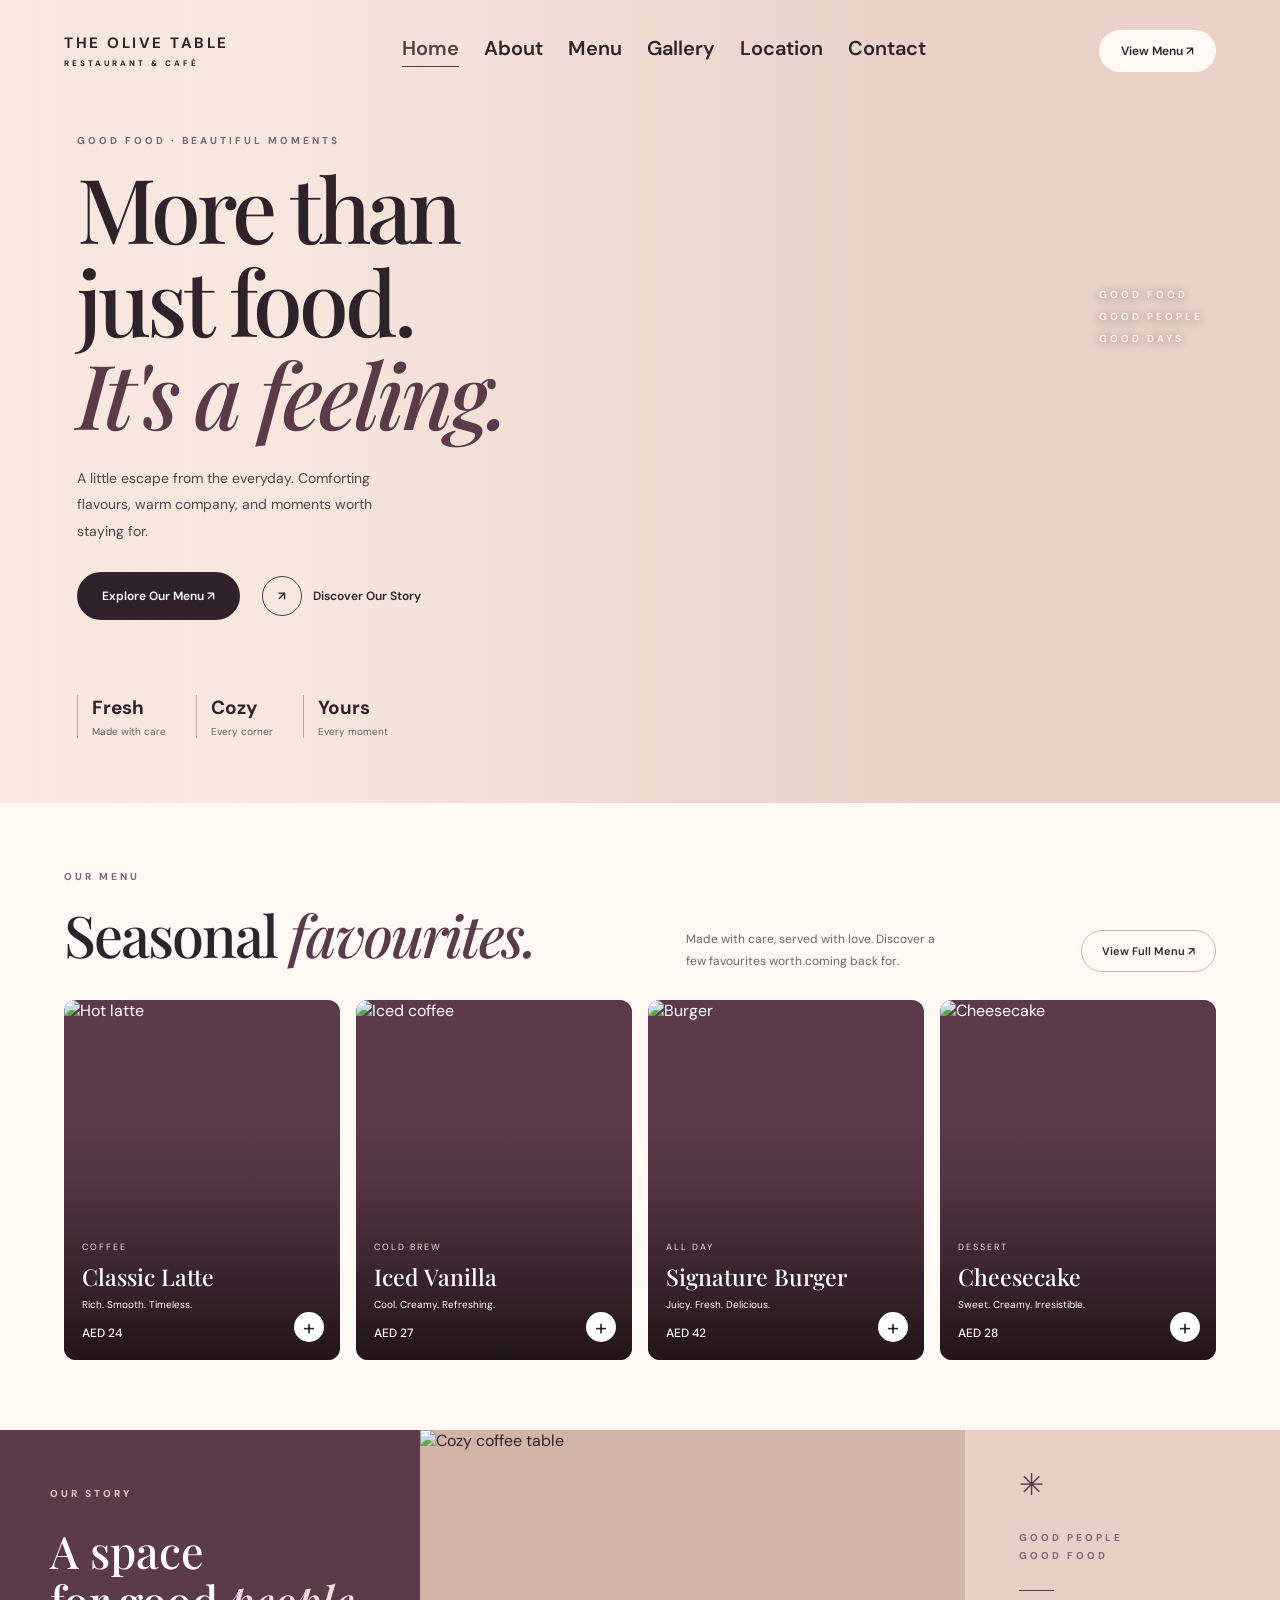
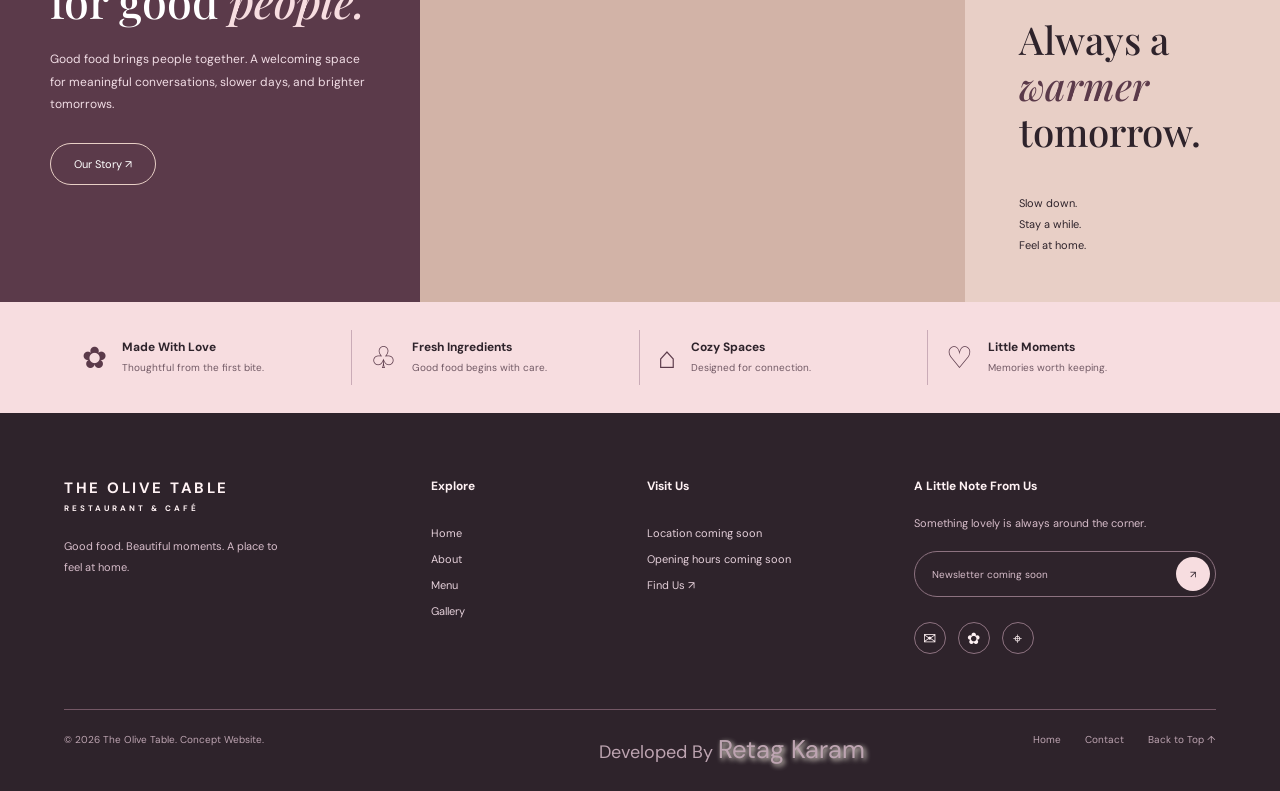
==== commit ca11a29a: "i added to the footer my name developed by Retag and added a link to my portfolio." ====
--- a/index.html
+++ b/index.html
@@ -307,7 +307,11 @@
 
             <div class="footer-bottom">
                 <p>© 2026 The Olive Table. Concept Website.</p>
-
+                <br />
+                <p class="link">
+                    Developed By
+                    <a href="https://retagkaram.github.io/retag-s-Portfolio/" class="my_name">Retag Karam</a>
+                </p>
                 <div>
                     <a href="index.html">Home</a>
                     <a href="contact.html">Contact</a>
--- a/style.css
+++ b/style.css
@@ -96,7 +96,7 @@
 .navbar {
     display: flex;
     align-items: center;
-    gap: 23px;
+    gap: 25px;
 }
 
 .navbar a {
@@ -105,6 +105,7 @@
     padding-bottom: 5px;
     border-bottom: 1px solid transparent;
     transition: all 0.3s ease;
+    font-size: 20px;
 }
 
 .navbar a:hover,
@@ -3916,3 +3917,10 @@
         font-size: 48px;
     }
 }
+.my_name {
+    text-shadow: 2px 2px 5px #fff7e9;
+    font-size: 2vw !important;
+}
+.link {
+    font-size: large !important;
+}
